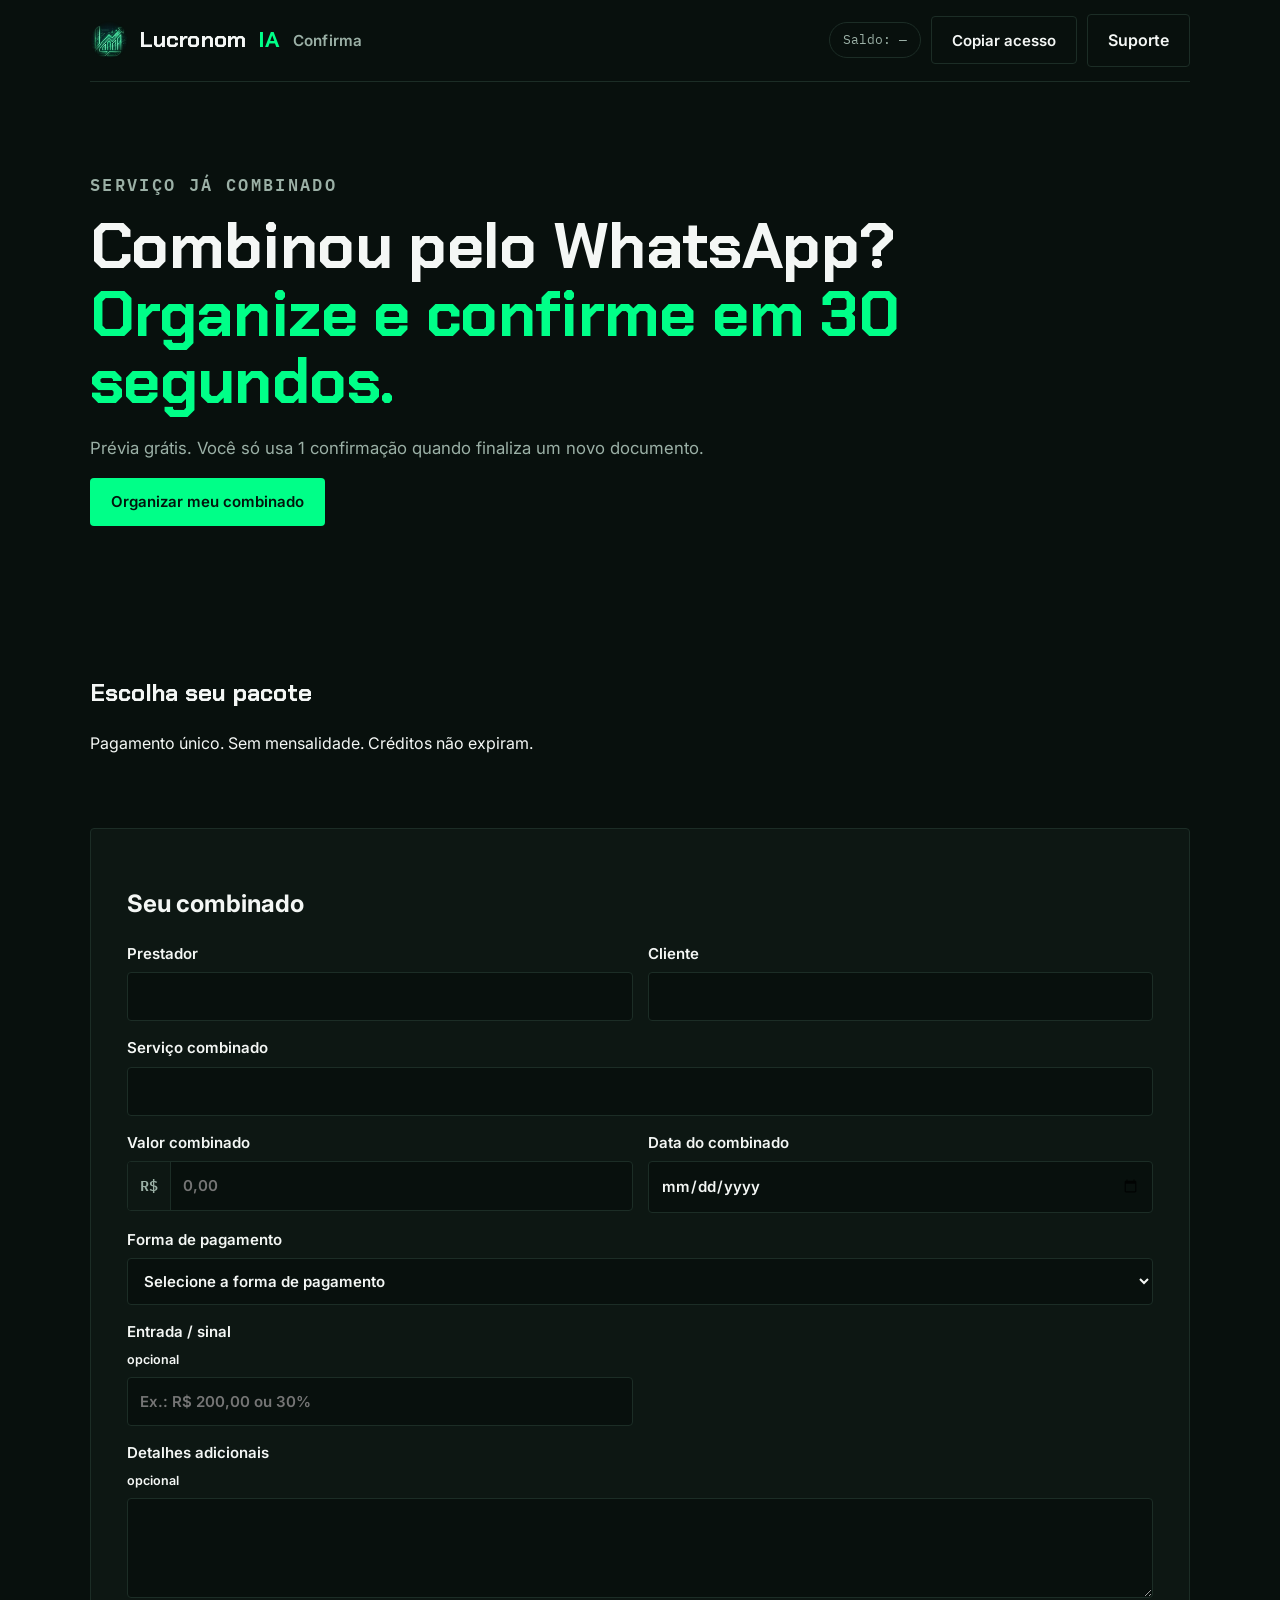
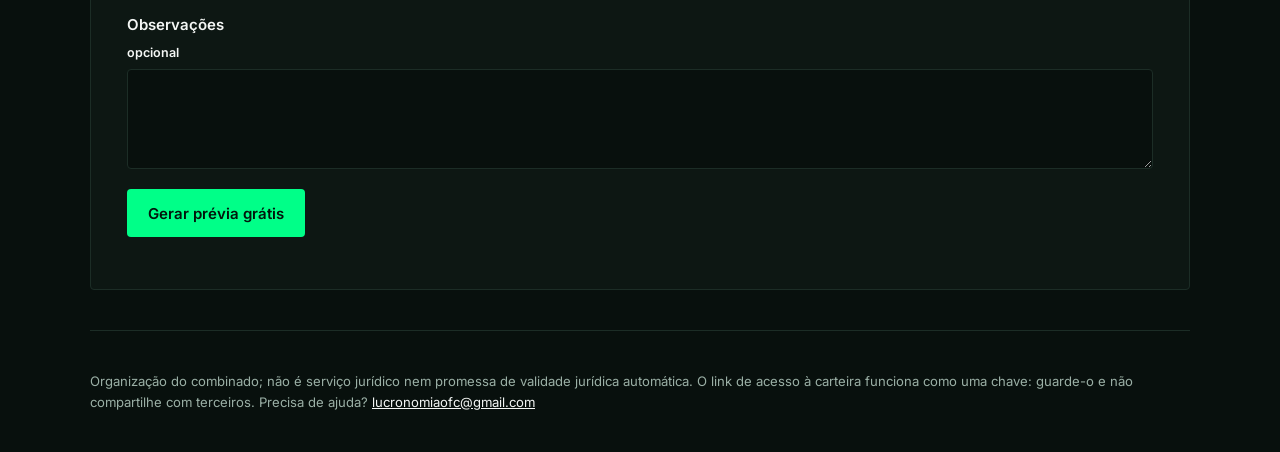
==== confirma/index.html @ ddfba12b "Host Confirma at /confirma/ on the lucronomia.com.br domain - Copies the current Confirma frontend b" ====
<!doctype html>
<html lang="pt-BR">
<head>
  <meta charset="utf-8">
  <meta name="viewport" content="width=device-width,initial-scale=1,viewport-fit=cover">
  <meta name="theme-color" content="#08100d">
  <title>LucronomIA Confirma</title>
  <link rel="preconnect" href="https://fonts.googleapis.com">
  <link rel="preconnect" href="https://fonts.gstatic.com" crossorigin>
  <link href="https://fonts.googleapis.com/css2?family=Chakra+Petch:wght@500;600;700&family=Inter:wght@400;500;600;700&family=IBM+Plex+Mono:wght@500;600&display=swap" rel="stylesheet">
  <link rel="stylesheet" href="styles.css">
  <script defer src="form-enhancements.js"></script>
  <script defer src="app.js"></script>
  <script defer src="pdf-professional.js"></script>
  <script defer src="sales-hardening.js"></script>
</head>
<body>
  <header>
    <a class="brand" href="https://lucronomia.com.br/">
      <img class="brand-mark" src="../assets/logo-mark.png" alt="">
      Lucronom<span class="accent">IA</span><span class="product-tag">Confirma</span>
    </a>
    <div class="actions">
      <div id="wallet-pill" class="pill">Saldo: —</div>
      <button id="copy-access" class="secondary" type="button">Copiar acesso</button>
      <a class="secondary support-link" href="mailto:lucronomiaofc@gmail.com?subject=Suporte%20-%20LucronomIA%20Confirma">Suporte</a>
    </div>
  </header>
  <main>
    <section class="hero">
      <p class="eyebrow">SERVIÇO JÁ COMBINADO</p>
      <h1>Combinou pelo WhatsApp? <span>Organize e confirme em 30 segundos.</span></h1>
      <p>Prévia grátis. Você só usa 1 confirmação quando finaliza um novo documento.</p>
      <button data-start class="primary">Organizar meu combinado</button>
    </section>

    <section class="packages">
      <h2>Escolha seu pacote</h2>
      <p>Pagamento único. Sem mensalidade. Créditos não expiram.</p>
      <div id="packages" class="package-grid"></div>
    </section>

    <section id="form-section" class="card">
      <h2>Seu combinado</h2>
      <form id="deal-form">
        <div class="grid">
          <label>Prestador<input name="providerName" required maxlength="100" autocomplete="name"></label>
          <label>Cliente<input name="clientName" required maxlength="100" autocomplete="off"></label>
          <label class="full">Serviço combinado<input name="service" required maxlength="180" autocomplete="off"></label>

          <label>
            Valor combinado
            <span class="input-prefix">
              <span aria-hidden="true">R$</span>
              <input name="amountRaw" required inputmode="decimal" maxlength="24" placeholder="0,00" autocomplete="off" aria-label="Valor combinado em reais">
            </span>
            <input name="amount" type="hidden" value="">
          </label>

          <label>
            Data do combinado
            <input name="deadlineRaw" type="date" required aria-label="Data do combinado">
            <input name="deadline" type="hidden" value="">
          </label>

          <label class="full">
            Forma de pagamento
            <select name="paymentMethod" required>
              <option value="" selected disabled>Selecione a forma de pagamento</option>
              <option value="Dinheiro">Dinheiro</option>
              <option value="Pix">Pix</option>
              <option value="Cartão de crédito">Cartão de crédito</option>
              <option value="Cartão de débito">Cartão de débito</option>
            </select>
          </label>

          <label>Entrada / sinal <small>opcional</small><input name="deposit" maxlength="120" placeholder="Ex.: R$ 200,00 ou 30%" autocomplete="off"></label>
          <label class="full">Detalhes adicionais <small>opcional</small><textarea name="details" maxlength="1200"></textarea></label>
          <label class="full">Observações <small>opcional</small><textarea name="notes" maxlength="800"></textarea></label>
        </div>
        <button class="primary" type="submit">Gerar prévia grátis</button>
        <p id="form-error" class="error"></p>
      </form>
    </section>

    <section id="preview" class="card" hidden>
      <h2>Prévia</h2>
      <article id="document" class="document"></article>
      <div class="actions">
        <button id="edit" class="secondary">Editar</button>
        <button id="finalize" class="primary">Finalizar confirmação</button>
      </div>
      <p id="finalize-status"></p>
    </section>

    <section id="purchase" class="card" hidden>
      <h2>Você precisa de confirmações</h2>
      <p>Escolha um pacote. O documento só será finalizado depois que o pagamento for aprovado e houver saldo.</p>
      <div id="purchase-packages" class="package-grid"></div>
    </section>

    <section id="delivery" class="card" hidden>
      <h2>Confirmação finalizada</h2>
      <p id="balance-message"></p>
      <div class="actions">
        <button id="pdf" class="primary">Baixar PDF</button>
        <button id="whatsapp" class="whatsapp">Enviar resumo + PDF</button>
        <button id="new-doc" class="secondary">Nova confirmação</button>
      </div>
    </section>
  </main>
  <footer>
    Organização do combinado; não é serviço jurídico nem promessa de validade jurídica automática.
    O link de acesso à carteira funciona como uma chave: guarde-o e não compartilhe com terceiros.
    Precisa de ajuda? <a href="mailto:lucronomiaofc@gmail.com?subject=Suporte%20-%20LucronomIA%20Confirma">lucronomiaofc@gmail.com</a>
  </footer>
</body>
</html>
---- confirma/styles.css ----
:root{
  color-scheme:dark;
  --ink:#08100d;
  --ink-2:#0d1713;
  --paper:#f7f8f7;
  --line-dark:#1c2d26;
  --line-light:#dce4df;
  --highlight:#00ff88;
  --highlight-ink:#02150c;
  --clarity:#15613b;
  --text:#f4f7f5;
  --text-mute:#9bb0a6;
  --text-dark:#132019;
  --text-dark-mute:#4b5c54;
  --danger:#ff8e8e;
  --radius:4px;
}
*{box-sizing:border-box}
html{scroll-behavior:smooth}
body{margin:0;background:var(--ink);color:var(--text);font-family:'Inter',sans-serif;line-height:1.55;-webkit-font-smoothing:antialiased}
a{color:inherit}
header,main,footer{width:min(1100px,calc(100% - 48px));margin:auto}

header{position:sticky;top:0;z-index:50;background:var(--ink);border-bottom:1px solid var(--line-dark);display:flex;justify-content:space-between;align-items:center;padding:14px 0;gap:16px;flex-wrap:wrap}
.brand{display:flex;align-items:center;gap:12px;font-family:'Chakra Petch',sans-serif;font-weight:700;font-size:1.4rem;letter-spacing:.005em;text-decoration:none;color:var(--text)}
.brand-mark{width:38px;height:38px;object-fit:contain;flex-shrink:0}
.brand .accent{color:var(--highlight)}
.brand .product-tag{font-family:'Inter',sans-serif;font-weight:600;font-size:.95rem;color:var(--text-mute);margin-left:2px}
.actions{display:flex;gap:10px;flex-wrap:wrap;align-items:center}
.pill{border:1px solid var(--line-dark);border-radius:999px;padding:7px 13px;color:var(--text-mute);font-family:'IBM Plex Mono',monospace;font-size:.8rem}

.hero{padding:72px 0}
.hero h1{font-family:'Chakra Petch',sans-serif;font-weight:700;font-size:clamp(2.2rem,6vw,4rem);line-height:1.05;letter-spacing:-.01em;max-width:900px;margin:8px 0 20px}
.hero h1 span{color:var(--highlight)}
.hero p{color:var(--text-mute);max-width:700px;font-size:1.05rem}
.eyebrow{font-family:'IBM Plex Mono',monospace;font-size:.75rem;letter-spacing:.14em;font-weight:600;color:var(--highlight);text-transform:uppercase}

.card,.packages{border:1px solid var(--line-dark);border-radius:var(--radius);background:var(--ink-2);padding:clamp(20px,4vw,36px);margin:20px 0}
.packages{background:transparent;border:0;padding-inline:0}
.packages h2{font-family:'Chakra Petch',sans-serif}
.package-grid{display:grid;grid-template-columns:repeat(3,1fr);gap:14px}
.package{border:1px solid var(--line-dark);border-radius:var(--radius);padding:20px;background:var(--ink-2);position:relative}
.package.recommended{border-color:var(--highlight);box-shadow:0 0 0 1px rgba(0,255,136,.15)}
.package h3{margin:0;font-family:'Chakra Petch',sans-serif;font-size:1.3rem;font-weight:700}
.package .price{font-family:'IBM Plex Mono',monospace;font-size:1.1rem;color:var(--highlight);margin:10px 0}
.package p{color:var(--text-mute);min-height:46px;font-size:.92rem}
.package button{width:100%}
.package button:disabled{opacity:.65;cursor:wait}
.package .eyebrow{position:absolute;top:-11px;right:14px;background:var(--highlight);color:var(--highlight-ink);border-radius:999px;padding:2px 9px;font-size:.62rem;letter-spacing:.05em}

.grid{display:grid;grid-template-columns:1fr 1fr;gap:15px;margin:20px 0}
.full{grid-column:1/-1}
label{display:flex;flex-direction:column;gap:7px;font-weight:600;font-size:.94rem}
input,textarea,select{width:100%;background:var(--ink);color:var(--text);border:1px solid var(--line-dark);border-radius:var(--radius);padding:12px;font:inherit;outline:none}
input:focus,textarea:focus,select:focus{border-color:var(--highlight);box-shadow:0 0 0 3px rgba(0,255,136,.12)}
textarea{min-height:100px;resize:vertical}
select{appearance:auto;cursor:pointer}
.input-prefix{display:grid;grid-template-columns:auto 1fr;align-items:center;background:var(--ink);border:1px solid var(--line-dark);border-radius:var(--radius);overflow:hidden;transition:border-color .15s,box-shadow .15s}
.input-prefix:focus-within{border-color:var(--highlight);box-shadow:0 0 0 3px rgba(0,255,136,.12)}
.input-prefix>span{display:flex;align-items:center;align-self:stretch;padding:0 12px;border-right:1px solid var(--line-dark);color:var(--text-mute);font-family:'IBM Plex Mono',monospace;font-weight:600;background:var(--ink-2)}
.input-prefix input{border:0;border-radius:0;box-shadow:none!important;background:transparent}
input[type=date]{min-height:50px;color-scheme:dark}
input[type=date]::-webkit-calendar-picker-indicator{cursor:pointer;filter:invert(1);opacity:.8}

button{border:1px solid transparent;border-radius:var(--radius);padding:13px 20px;min-height:48px;font-weight:600;font-family:'Inter',sans-serif;font-size:.94rem;cursor:pointer;transition:transform .15s ease,filter .2s ease,border-color .2s ease}
.primary{background:var(--highlight);color:var(--highlight-ink)}
.primary:hover{transform:translateY(-1px);filter:brightness(1.06)}
.secondary{background:transparent;color:var(--text);border-color:var(--line-dark)}
.secondary:hover{border-color:var(--text-mute);transform:translateY(-1px)}
.whatsapp{background:#1ed760;color:#03140a}
.whatsapp:hover{transform:translateY(-1px);filter:brightness(1.05)}
.actions{display:flex;gap:10px;flex-wrap:wrap;align-items:center}
section.card>.actions{margin-top:18px}
.support-link{display:inline-flex;align-items:center;justify-content:center;border:1px solid var(--line-dark);border-radius:var(--radius);padding:13px 20px;min-height:48px;font-weight:600;text-decoration:none;color:var(--text)}
.support-link:hover{border-color:var(--text-mute)}

.document{background:var(--paper);color:var(--text-dark);border-radius:var(--radius);padding:26px}
.document h3{font-family:'IBM Plex Mono',monospace;font-size:.75rem;letter-spacing:.08em;text-transform:uppercase;color:var(--text-dark-mute);margin:0 0 6px}
.document h2{font-family:'Chakra Petch',sans-serif;margin:0 0 18px}
.document dl>div{display:grid;grid-template-columns:160px 1fr;border-top:1px dashed var(--line-light);padding:10px 0}
.document dt{font-weight:700;color:var(--text-dark-mute)}
.document dd{margin:0}
.error{color:var(--danger)}

footer{color:var(--text-mute);font-size:.82rem;padding:40px 0;border-top:1px solid var(--line-dark);margin-top:40px}
footer a{color:var(--text)}

.resume-choice-overlay{position:fixed;inset:0;z-index:1000;display:grid;place-items:center;padding:20px;background:rgba(2,7,5,.78);backdrop-filter:blur(8px)}
.resume-choice-card{width:min(560px,100%);border:1px solid var(--line-dark);border-radius:var(--radius);background:var(--ink-2);padding:clamp(22px,5vw,34px);box-shadow:0 24px 80px rgba(0,0,0,.45)}
.resume-choice-card h2{font-family:'Chakra Petch',sans-serif;margin:7px 0 12px;font-size:clamp(1.5rem,4vw,2.1rem);line-height:1.1}
.resume-choice-card p{color:var(--text-mute)}
.resume-choice-note{padding:13px 14px;border:1px solid var(--line-dark);border-radius:var(--radius);background:var(--ink)}
.resume-choice-actions{display:grid;grid-template-columns:1fr 1fr;gap:10px;margin-top:20px}
.resume-choice-actions button{width:100%}

@media(max-width:720px){
  .package-grid,.grid{grid-template-columns:1fr}
  .full{grid-column:auto}
  .hero{padding:44px 0}
  section.card>.actions button,section.card>.actions .support-link{width:100%}
  .document dl>div{grid-template-columns:1fr;gap:3px}
  .resume-choice-actions{grid-template-columns:1fr}
}
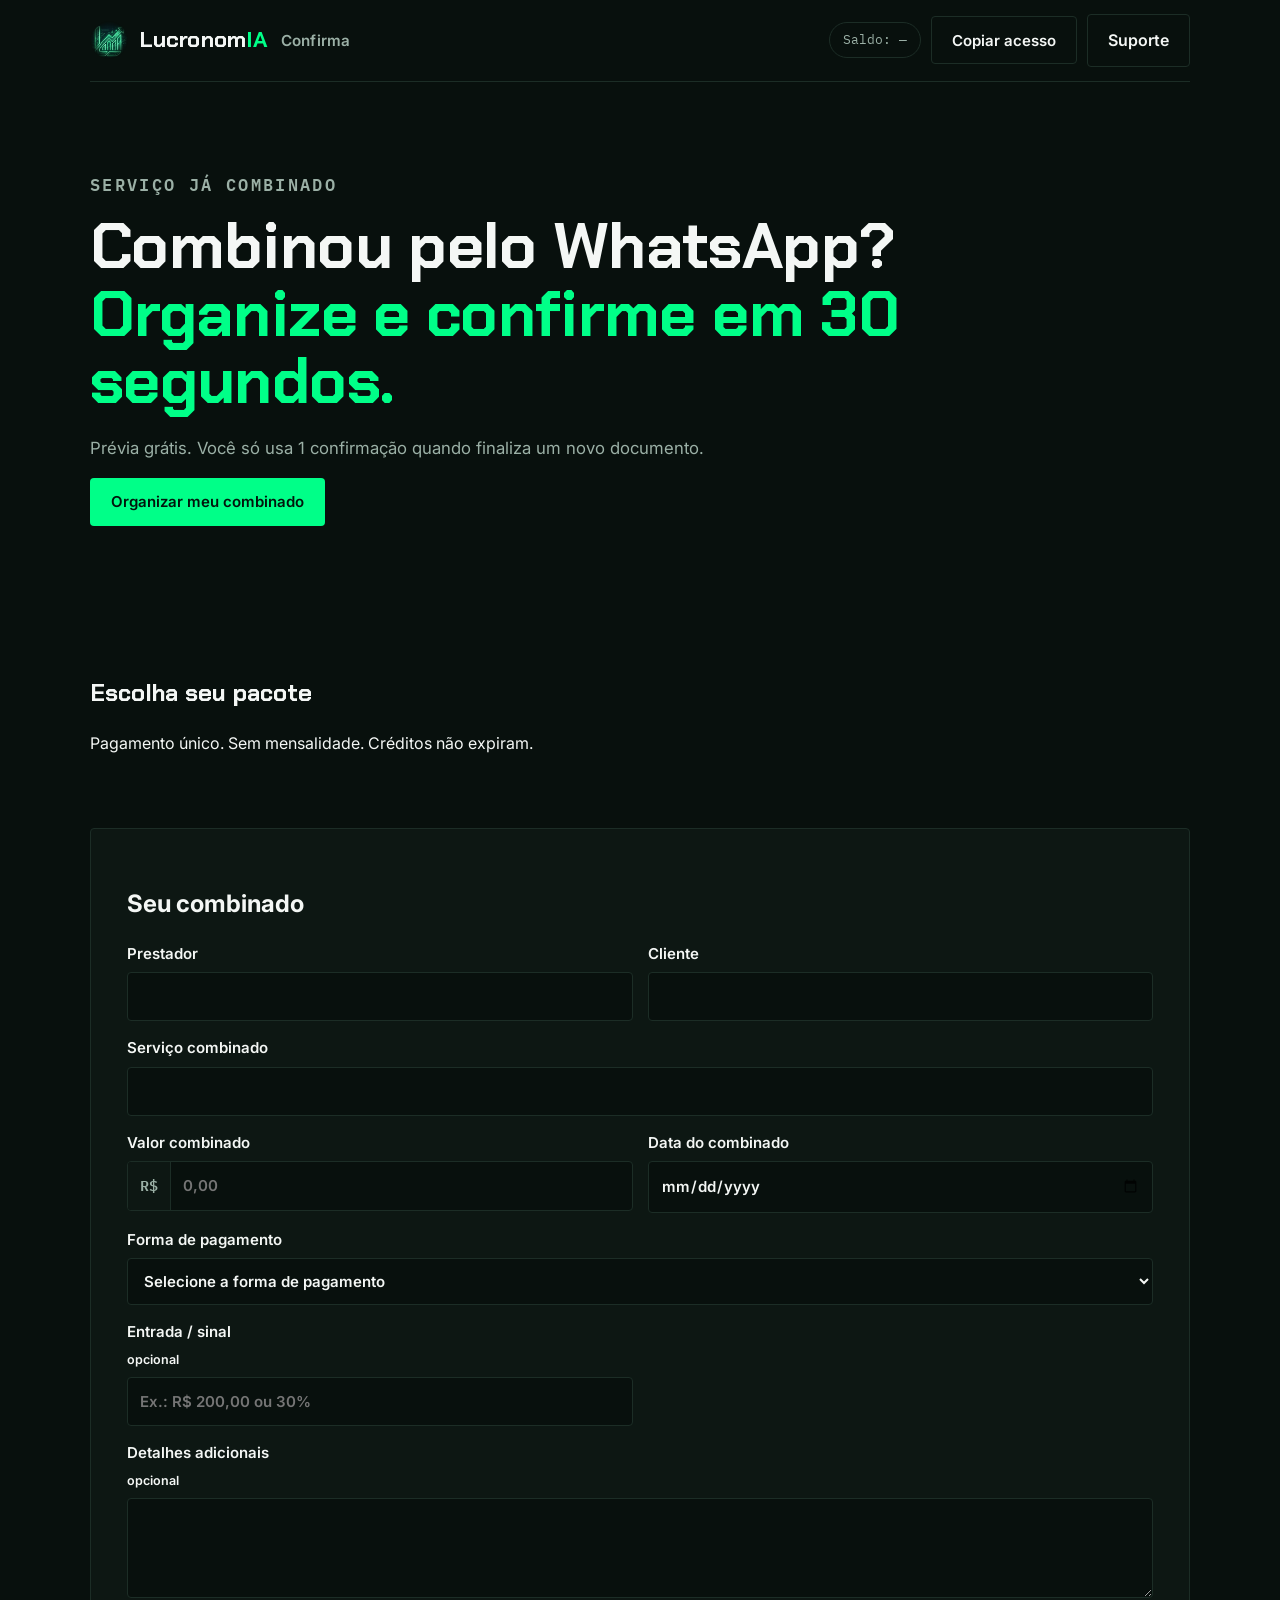
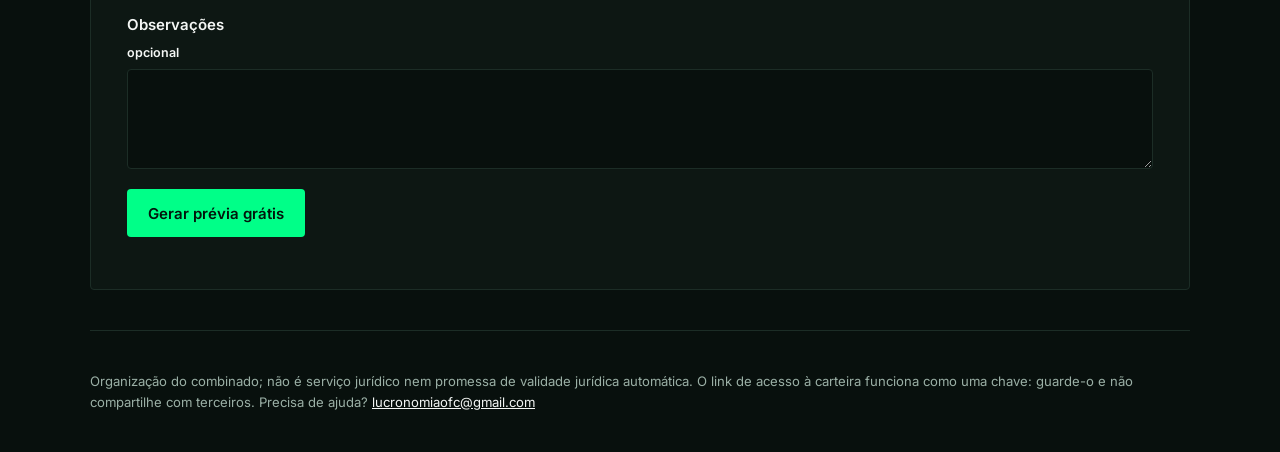
==== commit c3bd1cad: "Fix wordmark spacing bug on Confirma header (flex gap on bare text node)" ====
--- a/confirma/index.html
+++ b/confirma/index.html
@@ -18,7 +18,7 @@
   <header>
     <a class="brand" href="https://lucronomia.com.br/">
       <img class="brand-mark" src="../assets/logo-mark.png" alt="">
-      Lucronom<span class="accent">IA</span><span class="product-tag">Confirma</span>
+      <span class="wordmark">Lucronom<span class="accent">IA</span></span><span class="product-tag">Confirma</span>
     </a>
     <div class="actions">
       <div id="wallet-pill" class="pill">Saldo: —</div>
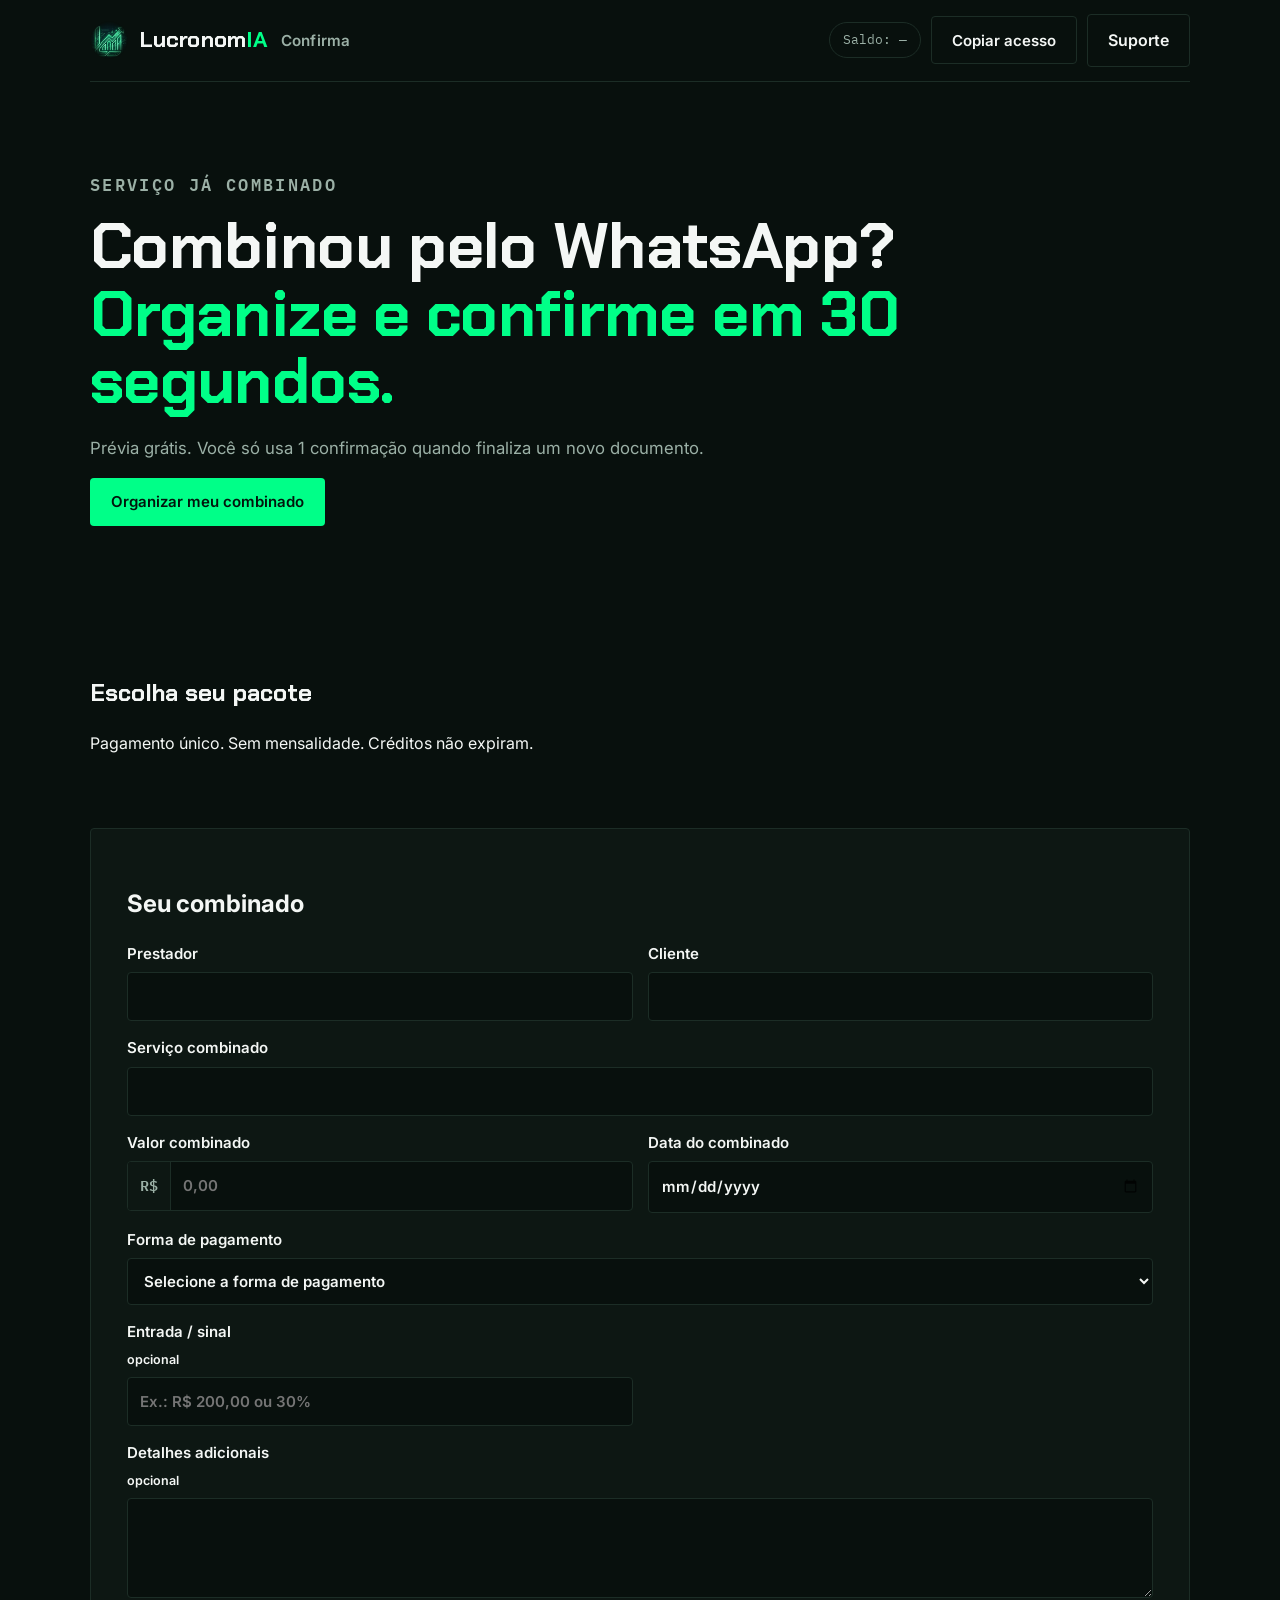
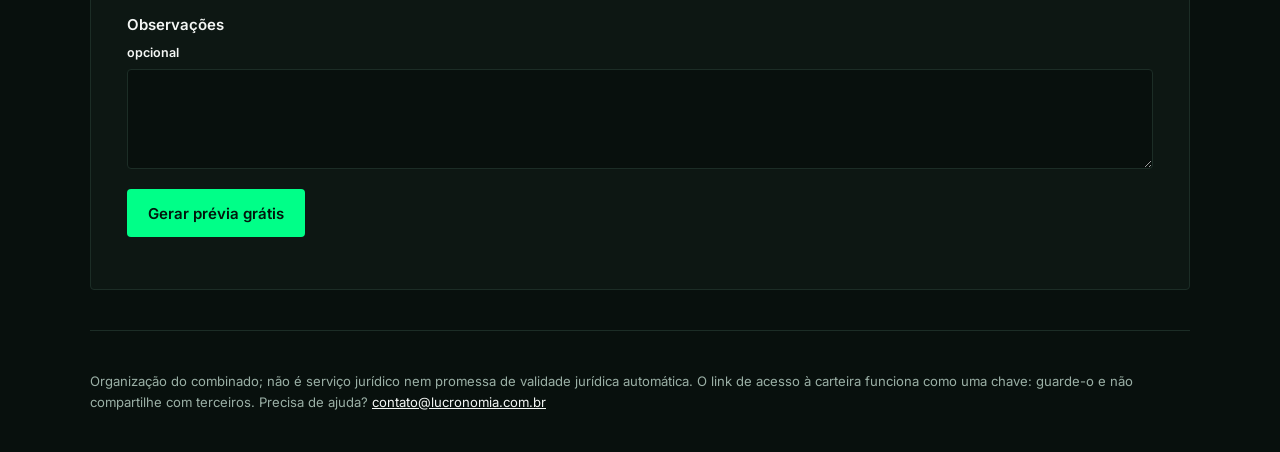
==== commit c80a6e80: "Add dedicated Contato tab and fix Confirma's outdated support email - New Home/Produtos/FAQ/Redes/Co" ====
--- a/confirma/index.html
+++ b/confirma/index.html
@@ -23,7 +23,7 @@
     <div class="actions">
       <div id="wallet-pill" class="pill">Saldo: —</div>
       <button id="copy-access" class="secondary" type="button">Copiar acesso</button>
-      <a class="secondary support-link" href="mailto:lucronomiaofc@gmail.com?subject=Suporte%20-%20LucronomIA%20Confirma">Suporte</a>
+      <a class="secondary support-link" href="mailto:contato@lucronomia.com.br?subject=Suporte%20-%20LucronomIA%20Confirma">Suporte</a>
     </div>
   </header>
   <main>
@@ -112,7 +112,7 @@
   <footer>
     Organização do combinado; não é serviço jurídico nem promessa de validade jurídica automática.
     O link de acesso à carteira funciona como uma chave: guarde-o e não compartilhe com terceiros.
-    Precisa de ajuda? <a href="mailto:lucronomiaofc@gmail.com?subject=Suporte%20-%20LucronomIA%20Confirma">lucronomiaofc@gmail.com</a>
+    Precisa de ajuda? <a href="mailto:contato@lucronomia.com.br?subject=Suporte%20-%20LucronomIA%20Confirma">contato@lucronomia.com.br</a>
   </footer>
 </body>
 </html>
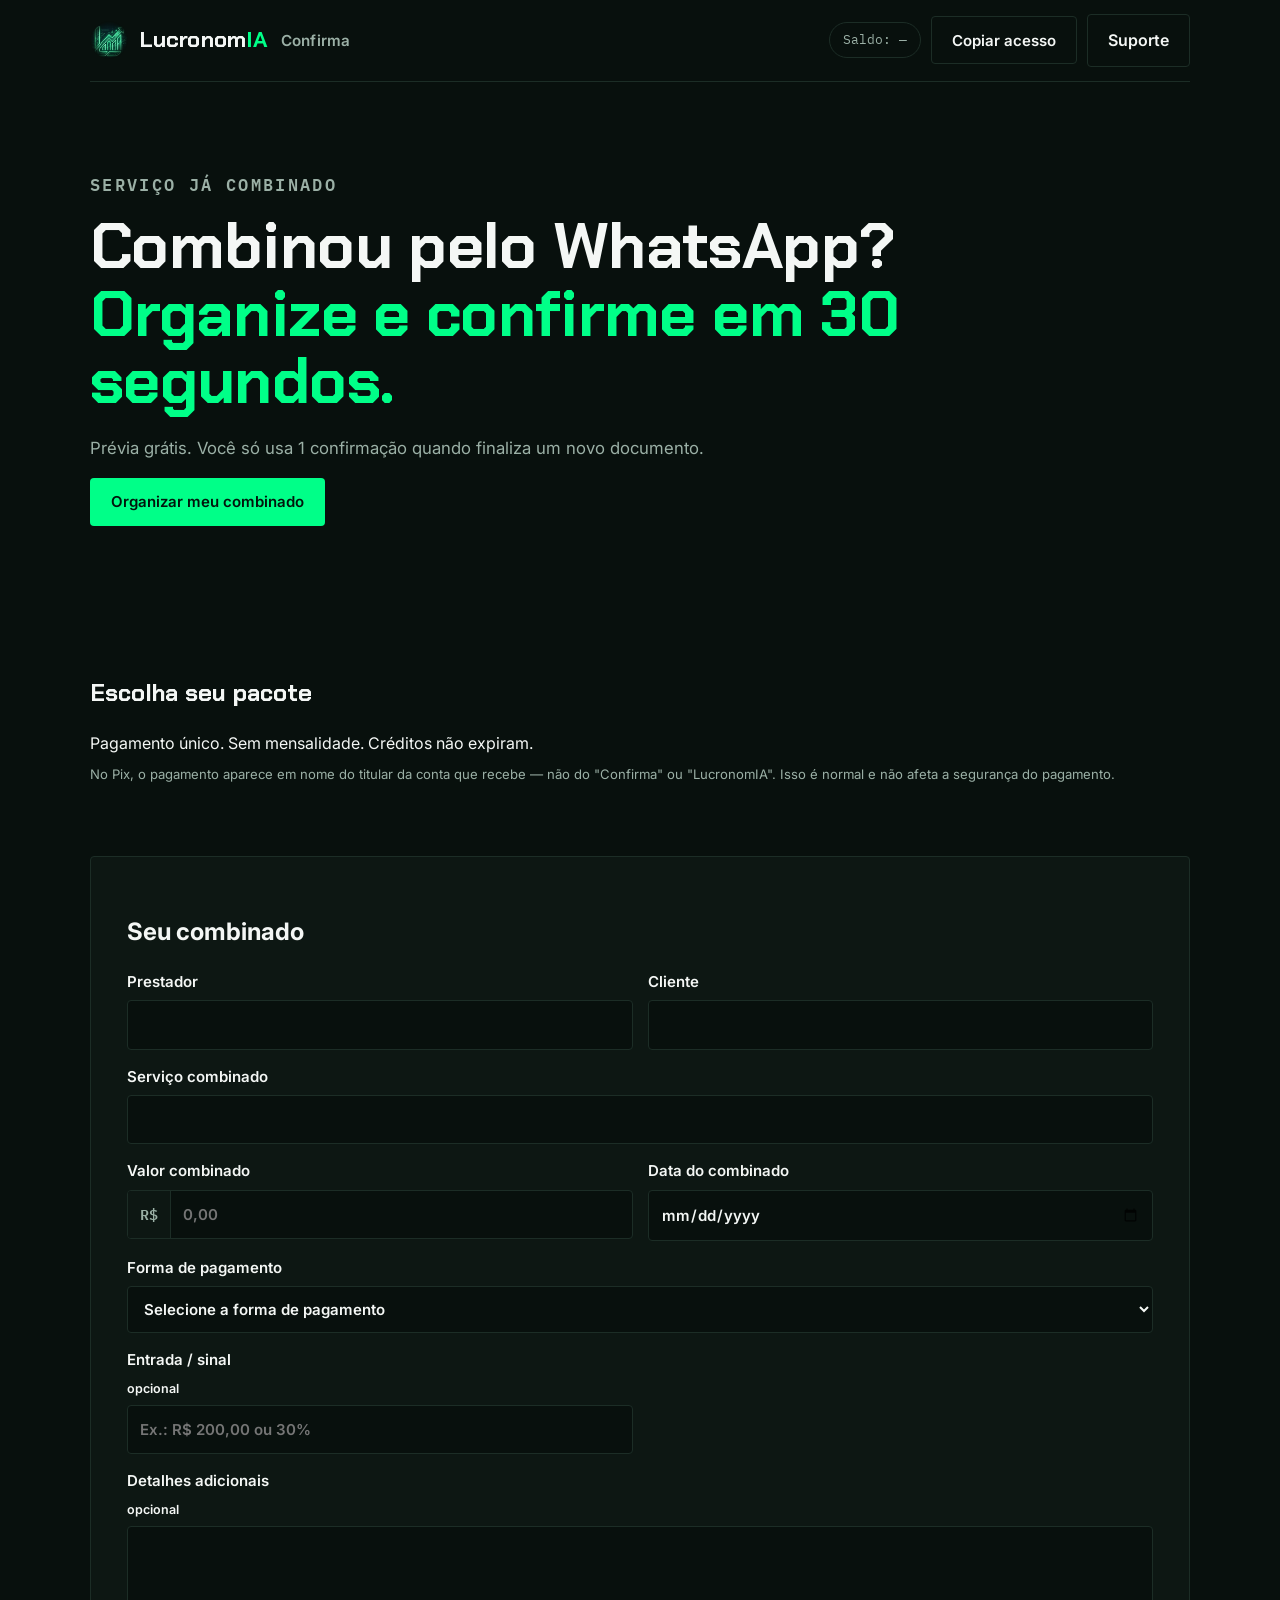
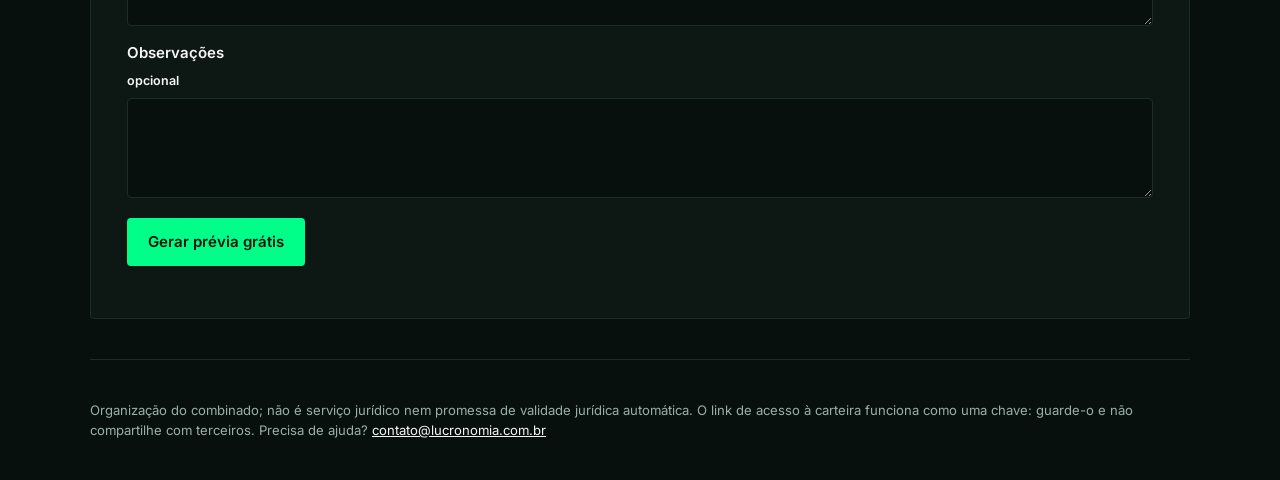
==== commit 15aebea9: "Fix payment-return polling and clarify Pix receiver name Sync of the same fix from lucronomia-lean: " ====
--- a/confirma/index.html
+++ b/confirma/index.html
@@ -26,6 +26,7 @@
       <a class="secondary support-link" href="mailto:contato@lucronomia.com.br?subject=Suporte%20-%20LucronomIA%20Confirma">Suporte</a>
     </div>
   </header>
+  <div id="payment-status-banner" class="payment-status-banner" hidden><i class="spinner" aria-hidden="true"></i><span></span></div>
   <main>
     <section class="hero">
       <p class="eyebrow">SERVIÇO JÁ COMBINADO</p>
@@ -37,6 +38,7 @@
     <section class="packages">
       <h2>Escolha seu pacote</h2>
       <p>Pagamento único. Sem mensalidade. Créditos não expiram.</p>
+      <p class="pix-note">No Pix, o pagamento aparece em nome do titular da conta que recebe — não do "Confirma" ou "LucronomIA". Isso é normal e não afeta a segurança do pagamento.</p>
       <div id="packages" class="package-grid"></div>
     </section>
 
@@ -96,6 +98,7 @@
     <section id="purchase" class="card" hidden>
       <h2>Você precisa de confirmações</h2>
       <p>Escolha um pacote. O documento só será finalizado depois que o pagamento for aprovado e houver saldo.</p>
+      <p class="pix-note">No Pix, o pagamento aparece em nome do titular da conta que recebe — não do "Confirma" ou "LucronomIA". Isso é normal e não afeta a segurança do pagamento.</p>
       <div id="purchase-packages" class="package-grid"></div>
     </section>
 
--- a/confirma/styles.css
+++ b/confirma/styles.css
@@ -28,6 +28,13 @@
 .brand .product-tag{font-family:'Inter',sans-serif;font-weight:600;font-size:.95rem;color:var(--text-mute);margin-left:2px}
 .actions{display:flex;gap:10px;flex-wrap:wrap;align-items:center}
 .pill{border:1px solid var(--line-dark);border-radius:999px;padding:7px 13px;color:var(--text-mute);font-family:'IBM Plex Mono',monospace;font-size:.8rem}
+
+.payment-status-banner{display:flex;align-items:center;justify-content:center;gap:10px;padding:12px 20px;background:rgba(0,255,136,.08);border-bottom:1px solid rgba(0,255,136,.25);color:var(--text);font-size:.88rem;text-align:center}
+.payment-status-banner[hidden]{display:none}
+.payment-status-banner .spinner{width:13px;height:13px;border-radius:50%;border:2px solid rgba(0,255,136,.25);border-top-color:var(--highlight);flex:none;visibility:hidden}
+.payment-status-banner.spinning .spinner{visibility:visible;animation:confirma-spin .8s linear infinite}
+@keyframes confirma-spin{to{transform:rotate(360deg)}}
+.pix-note{color:var(--text-mute);font-size:.82rem;margin-top:-8px;margin-bottom:16px}
 
 .hero{padding:72px 0}
 .hero h1{font-family:'Chakra Petch',sans-serif;font-weight:700;font-size:clamp(2.2rem,6vw,4rem);line-height:1.05;letter-spacing:-.01em;max-width:900px;margin:8px 0 20px}
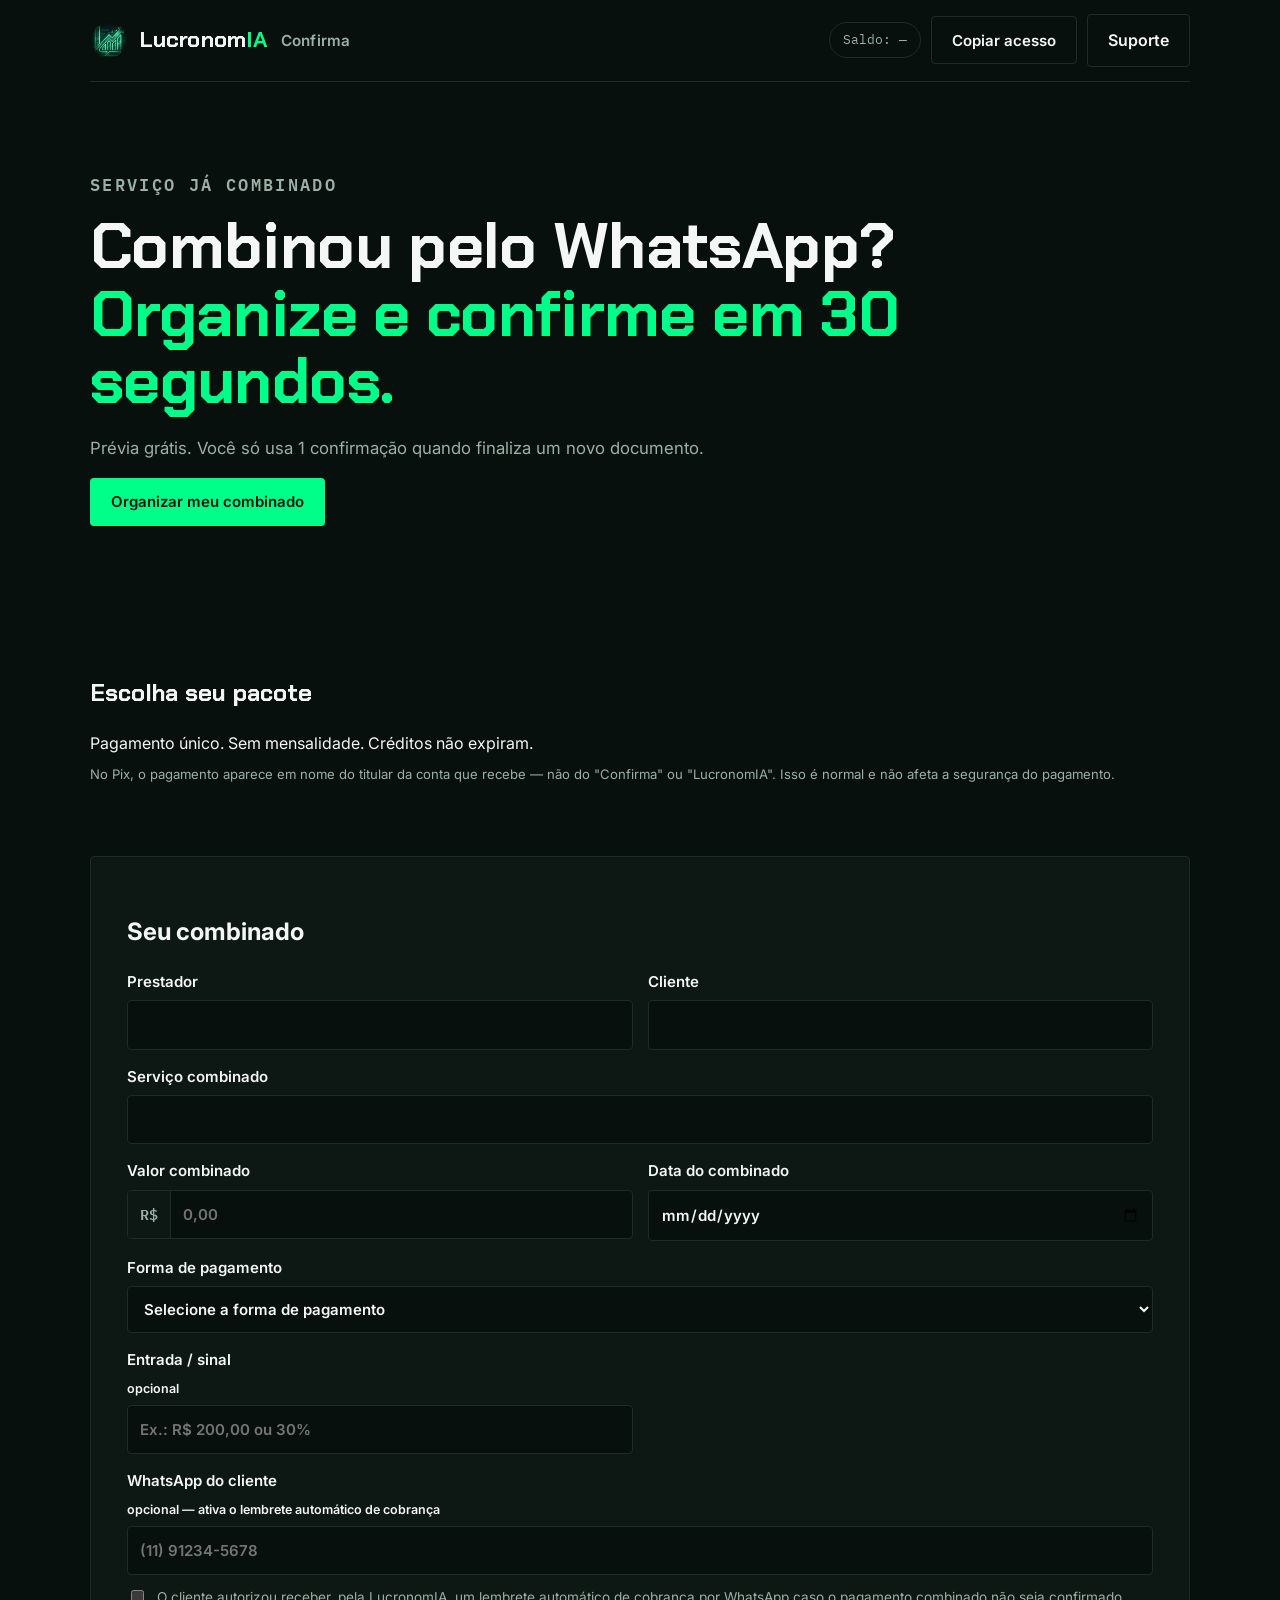
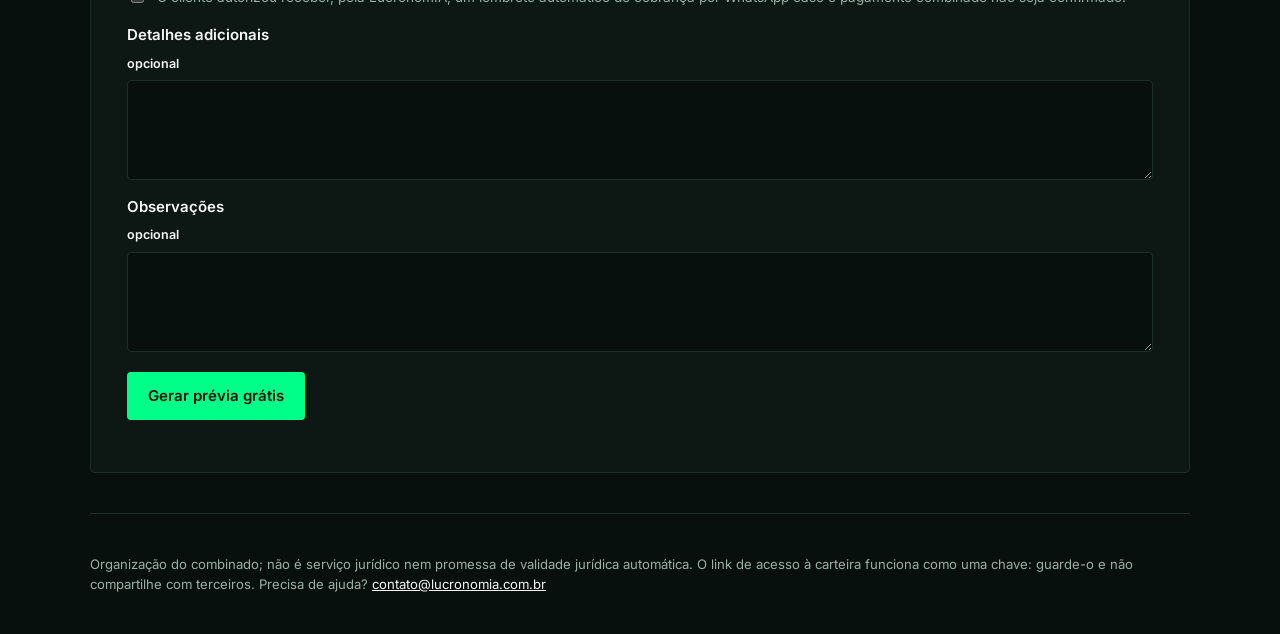
==== commit 07cf3158: "Lembrete de Cobrança Fase 1: phone field and consent checkbox Sync from lucronomia-lean: optional cl" ====
--- a/confirma/index.html
+++ b/confirma/index.html
@@ -77,6 +77,10 @@
           </label>
 
           <label>Entrada / sinal <small>opcional</small><input name="deposit" maxlength="120" placeholder="Ex.: R$ 200,00 ou 30%" autocomplete="off"></label>
+          <div class="full" id="reminder-block" hidden>
+            <label>WhatsApp do cliente <small>opcional — ativa o lembrete automático de cobrança</small><input name="clientPhone" type="tel" maxlength="20" placeholder="(11) 91234-5678" autocomplete="off"></label>
+            <label class="checkbox-field"><input type="checkbox" name="reminderConsent"><span>O cliente autorizou receber, pela LucronomIA, um lembrete automático de cobrança por WhatsApp caso o pagamento combinado não seja confirmado.</span></label>
+          </div>
           <label class="full">Detalhes adicionais <small>opcional</small><textarea name="details" maxlength="1200"></textarea></label>
           <label class="full">Observações <small>opcional</small><textarea name="notes" maxlength="800"></textarea></label>
         </div>
--- a/confirma/styles.css
+++ b/confirma/styles.css
@@ -35,6 +35,10 @@
 .payment-status-banner.spinning .spinner{visibility:visible;animation:confirma-spin .8s linear infinite}
 @keyframes confirma-spin{to{transform:rotate(360deg)}}
 .pix-note{color:var(--text-mute);font-size:.82rem;margin-top:-8px;margin-bottom:16px}
+
+#reminder-block{display:grid;gap:12px}
+.checkbox-field{flex-direction:row!important;align-items:flex-start;gap:10px;font-weight:400;font-size:.85rem;color:var(--text-mute)}
+.checkbox-field input[type=checkbox]{width:auto;margin-top:3px;accent-color:var(--highlight);flex:none}
 
 .hero{padding:72px 0}
 .hero h1{font-family:'Chakra Petch',sans-serif;font-weight:700;font-size:clamp(2.2rem,6vw,4rem);line-height:1.05;letter-spacing:-.01em;max-width:900px;margin:8px 0 20px}
